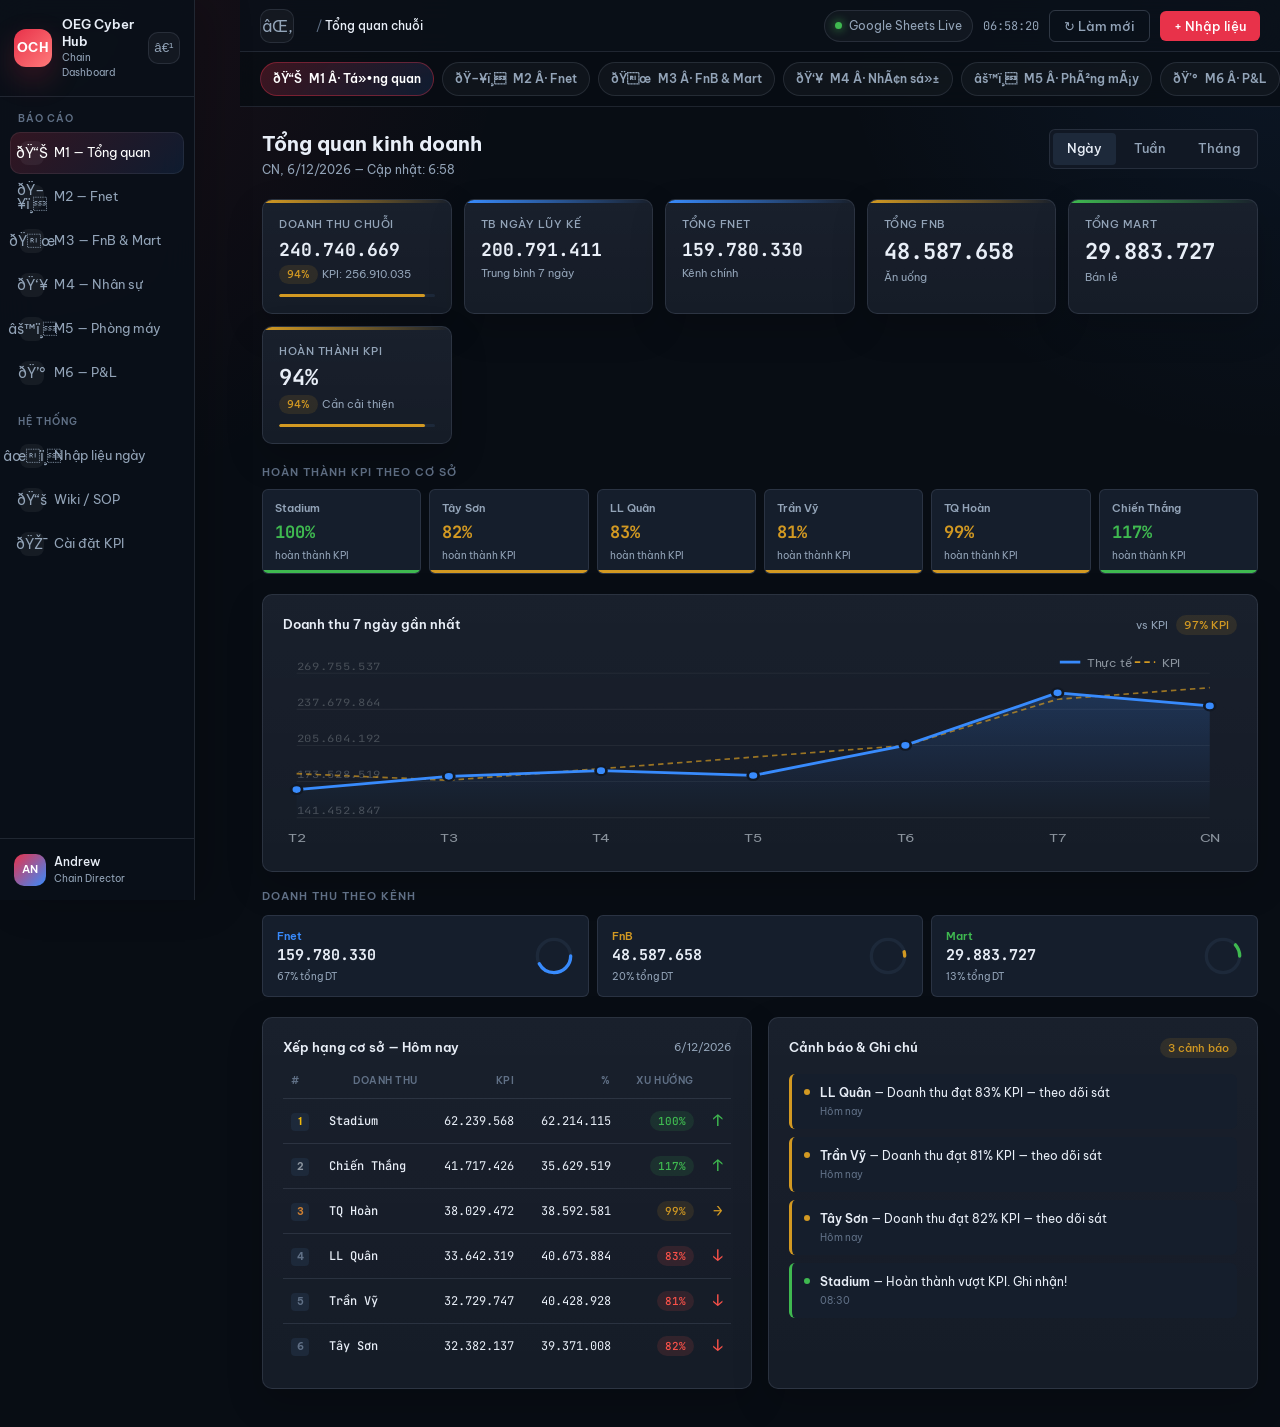
==== OEG_M1_Dashboard.html @ dbdf4572 "Add files via upload" ====
﻿<!DOCTYPE html>
<html lang="vi">
<head>
<meta charset="UTF-8"/>
<meta name="viewport" content="width=device-width, initial-scale=1.0"/>
<title>OEG Cyber Hub — Dashboard M1</title>
<link rel="preconnect" href="https://fonts.googleapis.com"/>
<link rel="stylesheet" href="https://fonts.googleapis.com/css2?family=Be+Vietnam+Pro:wght@300;400;500;600;700&family=JetBrains+Mono:wght@400;500&display=swap"/>
<style>
:root {
  --bg: #0d1117;
  --bg2: #161b22;
  --bg3: #1c2333;
  --bg4: #21262d;
  --border: rgba(255,255,255,0.08);
  --border2: rgba(255,255,255,0.14);
  --text: #e6edf3;
  --muted: #8b949e;
  --dim: #484f58;
  --red: #F85149;
  --red-bg: rgba(248,81,73,0.12);
  --green: #3fb950;
  --green-bg: rgba(63,185,80,0.12);
  --amber: #d29922;
  --amber-bg: rgba(210,153,34,0.12);
  --blue: #388bfd;
  --blue-bg: rgba(56,139,253,0.1);
  --accent: #e8324a;
  --accent2: #ff6b6b;
  --font: 'Be Vietnam Pro', sans-serif;
  --mono: 'JetBrains Mono', monospace;
  --r: 10px;
  --r2: 6px;
}

*, *::before, *::after { box-sizing: border-box; margin: 0; padding: 0; }

body {
  font-family: var(--font);
  background: var(--bg);
  color: var(--text);
  min-height: 100vh;
  font-size: 14px;
  line-height: 1.5;
}

/* LAYOUT */
.shell {
  display: flex;
  min-height: 100vh;
}

/* SIDEBAR */
.sidebar {
  width: 220px;
  background: var(--bg2);
  border-right: 1px solid var(--border);
  display: flex;
  flex-direction: column;
  position: fixed;
  top: 0; left: 0; bottom: 0;
  z-index: 100;
  transition: transform 0.25s ease;
}

.sidebar-logo {
  padding: 20px 16px 16px;
  border-bottom: 1px solid var(--border);
}
.logo-mark {
  display: flex;
  align-items: center;
  gap: 10px;
}
.logo-icon {
  width: 34px; height: 34px;
  background: var(--accent);
  border-radius: 8px;
  display: flex; align-items: center; justify-content: center;
  font-weight: 700; font-size: 13px; color: #fff;
  letter-spacing: 0.5px;
  flex-shrink: 0;
}
.logo-text { font-size: 13px; font-weight: 600; line-height: 1.3; }
.logo-sub { font-size: 10px; color: var(--muted); font-weight: 400; }

.nav { padding: 12px 8px; flex: 1; overflow-y: auto; }
.nav-section { margin-bottom: 20px; }
.nav-label {
  font-size: 10px; font-weight: 600; letter-spacing: 1px;
  color: var(--dim); padding: 0 8px 6px; text-transform: uppercase;
}
.nav-item {
  display: flex; align-items: center; gap: 10px;
  padding: 8px 10px; border-radius: var(--r2);
  cursor: pointer; font-size: 13px; color: var(--muted);
  transition: all 0.15s; margin-bottom: 2px;
  text-decoration: none;
}
.nav-item:hover { background: var(--bg3); color: var(--text); }
.nav-item.active { background: rgba(232,50,74,0.15); color: var(--accent2); }
.nav-item .dot {
  width: 6px; height: 6px; border-radius: 50%;
  background: var(--dim); flex-shrink: 0;
}
.nav-item.active .dot { background: var(--accent); }

.sidebar-footer {
  padding: 12px 16px;
  border-top: 1px solid var(--border);
}
.user-chip {
  display: flex; align-items: center; gap: 8px;
}
.user-avatar {
  width: 28px; height: 28px; border-radius: 50%;
  background: var(--accent);
  display: flex; align-items: center; justify-content: center;
  font-size: 11px; font-weight: 600; color: #fff; flex-shrink: 0;
}
.user-name { font-size: 12px; font-weight: 500; }
.user-role { font-size: 10px; color: var(--muted); }

/* MAIN */
.main {
  margin-left: 220px;
  flex: 1;
  min-width: 0;
}

/* TOP BAR */
.topbar {
  background: var(--bg2);
  border-bottom: 1px solid var(--border);
  padding: 0 24px;
  height: 56px;
  display: flex; align-items: center; justify-content: space-between;
  position: sticky; top: 0; z-index: 50;
}
.topbar-left { display: flex; align-items: center; gap: 12px; }
.hamburger {
  display: none; flex-direction: column; gap: 4px;
  cursor: pointer; padding: 4px;
}
.hamburger span { display: block; width: 18px; height: 1.5px; background: var(--muted); border-radius: 2px; }
.breadcrumb { font-size: 13px; color: var(--muted); }
.breadcrumb span { color: var(--text); font-weight: 500; }
.topbar-right { display: flex; align-items: center; gap: 12px; }
.btn {
  display: inline-flex; align-items: center; gap: 6px;
  padding: 7px 14px; border-radius: var(--r2);
  font-family: var(--font); font-size: 13px; font-weight: 500;
  cursor: pointer; border: none; transition: all 0.15s;
}
.btn-ghost {
  background: transparent; color: var(--muted);
  border: 1px solid var(--border2);
}
.btn-ghost:hover { background: var(--bg3); color: var(--text); }
.btn-primary {
  background: var(--accent); color: #fff;
}
.btn-primary:hover { background: #d12b41; }
.badge {
  display: inline-flex; align-items: center;
  padding: 2px 8px; border-radius: 20px; font-size: 11px; font-weight: 500;
}
.badge-up { background: var(--green-bg); color: var(--green); }
.badge-down { background: var(--red-bg); color: var(--red); }
.badge-warn { background: var(--amber-bg); color: var(--amber); }
.badge-neu { background: var(--bg4); color: var(--muted); }

/* CONTENT */
.content { padding: 24px; }

/* PAGE HEADER */
.page-header {
  display: flex; align-items: flex-start; justify-content: space-between;
  margin-bottom: 20px; gap: 16px;
}
.page-title { font-size: 20px; font-weight: 700; }
.page-meta { font-size: 12px; color: var(--muted); margin-top: 2px; }
.tab-row {
  display: flex; gap: 4px;
  background: var(--bg2); border: 1px solid var(--border);
  border-radius: var(--r2); padding: 3px;
}
.tab {
  padding: 6px 14px; border-radius: 4px;
  font-size: 13px; font-weight: 500; cursor: pointer;
  color: var(--muted); transition: all 0.15s;
}
.tab.active { background: var(--bg4); color: var(--text); }

/* KPI CARDS ROW */
.kpi-grid {
  display: grid;
  grid-template-columns: repeat(auto-fill, minmax(160px, 1fr));
  gap: 12px; margin-bottom: 20px;
}
.kpi-card {
  background: var(--bg2); border: 1px solid var(--border);
  border-radius: var(--r); padding: 16px;
  position: relative; overflow: hidden;
  transition: border-color 0.2s;
}
.kpi-card:hover { border-color: var(--border2); }
.kpi-card::before {
  content: ''; position: absolute;
  top: 0; left: 0; right: 0; height: 2px;
}
.kpi-card.green::before { background: var(--green); }
.kpi-card.red::before { background: var(--red); }
.kpi-card.amber::before { background: var(--amber); }
.kpi-card.blue::before { background: var(--blue); }
.kpi-label { font-size: 11px; color: var(--muted); font-weight: 500; text-transform: uppercase; letter-spacing: 0.5px; margin-bottom: 8px; }
.kpi-value { font-size: 22px; font-weight: 700; font-family: var(--mono); line-height: 1; }
.kpi-value.big { font-size: 18px; }
.kpi-sub { font-size: 11px; color: var(--muted); margin-top: 6px; display: flex; align-items: center; gap: 4px; }
.kpi-progress {
  margin-top: 10px; height: 3px;
  background: var(--bg4); border-radius: 2px; overflow: hidden;
}
.kpi-bar { height: 100%; border-radius: 2px; transition: width 0.5s ease; }
.kpi-bar.green { background: var(--green); }
.kpi-bar.red { background: var(--red); }
.kpi-bar.amber { background: var(--amber); }
.kpi-bar.blue { background: var(--blue); }

/* GRID 2 COL */
.grid-2 { display: grid; grid-template-columns: 1fr 1fr; gap: 16px; margin-bottom: 16px; }
.grid-3 { display: grid; grid-template-columns: 1fr 1fr 1fr; gap: 16px; margin-bottom: 16px; }
.span2 { grid-column: span 2; }

/* CARD */
.card {
  background: var(--bg2); border: 1px solid var(--border);
  border-radius: var(--r); padding: 20px;
}
.card-header {
  display: flex; align-items: center; justify-content: space-between;
  margin-bottom: 16px;
}
.card-title { font-size: 13px; font-weight: 600; }
.card-meta { font-size: 11px; color: var(--muted); }

/* CHART AREA */
.chart-area { position: relative; height: 200px; }
.chart-svg { width: 100%; height: 100%; overflow: visible; }

/* BRANCH TABLE */
.branch-table { width: 100%; border-collapse: collapse; }
.branch-table th {
  font-size: 10px; font-weight: 600; color: var(--dim);
  text-align: left; padding: 0 8px 10px;
  text-transform: uppercase; letter-spacing: 0.5px;
}
.branch-table th:not(:first-child) { text-align: right; }
.branch-table td { padding: 10px 8px; border-top: 1px solid var(--border); font-size: 13px; }
.branch-table td:not(:first-child) { text-align: right; font-family: var(--mono); font-size: 12px; }
.branch-table tr:hover td { background: rgba(255,255,255,0.02); }
.branch-name { font-weight: 500; display: flex; align-items: center; gap: 8px; }
.rank-badge {
  width: 18px; height: 18px; border-radius: 4px;
  display: inline-flex; align-items: center; justify-content: center;
  font-size: 10px; font-weight: 700; flex-shrink: 0;
}

/* HEAT STRIP */
.heat-strip {
  display: flex; gap: 8px; flex-wrap: wrap;
}
.heat-item {
  flex: 1; min-width: 90px;
  background: var(--bg3); border: 1px solid var(--border);
  border-radius: var(--r2); padding: 10px 12px;
  position: relative; overflow: hidden;
}
.heat-item::after {
  content: ''; position: absolute;
  bottom: 0; left: 0; right: 0; height: 3px;
}
.heat-item.h-green::after { background: var(--green); }
.heat-item.h-amber::after { background: var(--amber); }
.heat-item.h-red::after { background: var(--red); }
.heat-branch { font-size: 11px; font-weight: 600; color: var(--muted); margin-bottom: 4px; }
.heat-pct { font-size: 17px; font-weight: 700; font-family: var(--mono); }
.heat-pct.g { color: var(--green); }
.heat-pct.a { color: var(--amber); }
.heat-pct.r { color: var(--red); }
.heat-label { font-size: 10px; color: var(--muted); margin-top: 2px; }

/* CHANNEL ROW */
.channel-row { display: flex; gap: 8px; margin-bottom: 16px; flex-wrap: wrap; }
.channel-pill {
  flex: 1; min-width: 100px;
  background: var(--bg3); border: 1px solid var(--border);
  border-radius: var(--r2); padding: 12px 14px;
  display: flex; align-items: center; justify-content: space-between;
}
.channel-name { font-size: 11px; font-weight: 600; color: var(--muted); }
.channel-val { font-size: 15px; font-weight: 700; font-family: var(--mono); }

/* ALERT BOX */
.alerts { display: flex; flex-direction: column; gap: 8px; }
.alert-item {
  display: flex; align-items: flex-start; gap: 10px;
  background: var(--bg3); border-radius: var(--r2);
  padding: 10px 12px; border-left: 3px solid;
}
.alert-item.warn { border-color: var(--amber); }
.alert-item.danger { border-color: var(--red); }
.alert-item.ok { border-color: var(--green); }
.alert-dot { width: 6px; height: 6px; border-radius: 50%; flex-shrink: 0; margin-top: 5px; }
.alert-item.warn .alert-dot { background: var(--amber); }
.alert-item.danger .alert-dot { background: var(--red); }
.alert-item.ok .alert-dot { background: var(--green); }
.alert-text { font-size: 12px; line-height: 1.5; }
.alert-branch { font-weight: 600; color: var(--text); }
.alert-time { font-size: 10px; color: var(--dim); margin-top: 2px; }

/* SECTION DIVIDER */
.section-label {
  font-size: 11px; font-weight: 600; color: var(--dim);
  text-transform: uppercase; letter-spacing: 1px;
  margin-bottom: 10px;
}

/* MODAL OVERLAY */
.overlay {
  position: fixed; inset: 0;
  background: rgba(0,0,0,0.75); backdrop-filter: blur(4px);
  z-index: 200; display: none;
  align-items: center; justify-content: center;
  padding: 16px;
}
.overlay.open { display: flex; }

/* FORM MODAL */
.form-modal {
  background: var(--bg2); border: 1px solid var(--border2);
  border-radius: 14px; width: 100%; max-width: 560px;
  max-height: 90vh; overflow-y: auto;
  animation: slideUp 0.2s ease;
}
@keyframes slideUp {
  from { opacity: 0; transform: translateY(20px); }
  to { opacity: 1; transform: translateY(0); }
}
.modal-header {
  padding: 20px 24px 16px;
  border-bottom: 1px solid var(--border);
  display: flex; align-items: center; justify-content: space-between;
  position: sticky; top: 0; background: var(--bg2); z-index: 1;
  border-radius: 14px 14px 0 0;
}
.modal-title { font-size: 16px; font-weight: 700; }
.modal-sub { font-size: 12px; color: var(--muted); margin-top: 2px; }
.close-btn {
  width: 28px; height: 28px; border-radius: 6px;
  background: var(--bg4); border: none; cursor: pointer;
  color: var(--muted); font-size: 16px; display: flex;
  align-items: center; justify-content: center;
  transition: all 0.15s;
}
.close-btn:hover { background: var(--red-bg); color: var(--red); }
.modal-body { padding: 20px 24px; }
.modal-footer {
  padding: 16px 24px 20px;
  border-top: 1px solid var(--border);
  display: flex; gap: 10px; justify-content: flex-end;
}

/* FORM ELEMENTS */
.form-group { margin-bottom: 16px; }
.form-row { display: grid; grid-template-columns: 1fr 1fr; gap: 12px; }
.form-label {
  display: block; font-size: 11px; font-weight: 600;
  color: var(--muted); text-transform: uppercase; letter-spacing: 0.5px;
  margin-bottom: 6px;
}
.form-label .req { color: var(--accent); }
.form-control {
  width: 100%; padding: 9px 12px;
  background: var(--bg3); border: 1px solid var(--border2);
  border-radius: var(--r2); color: var(--text);
  font-family: var(--font); font-size: 13px;
  transition: border-color 0.15s; outline: none;
}
.form-control:focus { border-color: var(--blue); }
.form-control::placeholder { color: var(--dim); }
select.form-control { cursor: pointer; }
select.form-control option { background: var(--bg3); }
.form-hint { font-size: 10px; color: var(--dim); margin-top: 4px; }

/* INPUT WITH UNIT */
.input-group { position: relative; }
.input-unit {
  position: absolute; right: 10px; top: 50%;
  transform: translateY(-50%);
  font-size: 11px; color: var(--dim); pointer-events: none;
}
.input-group .form-control { padding-right: 36px; }

.form-divider {
  font-size: 10px; font-weight: 700; text-transform: uppercase;
  letter-spacing: 1px; color: var(--dim);
  display: flex; align-items: center; gap: 8px;
  margin: 20px 0 14px;
}
.form-divider::before, .form-divider::after {
  content: ''; flex: 1; height: 1px; background: var(--border);
}

/* CHANNEL SECTION IN FORM */
.channel-block {
  background: var(--bg3); border: 1px solid var(--border);
  border-radius: var(--r2); padding: 14px; margin-bottom: 10px;
}
.channel-block-title {
  font-size: 12px; font-weight: 600; margin-bottom: 12px;
  display: flex; align-items: center; gap: 6px;
}
.ch-dot {
  width: 8px; height: 8px; border-radius: 50%; flex-shrink: 0;
}
.ch-fnet { background: var(--blue); }
.ch-fnb { background: var(--amber); }
.ch-mart { background: var(--green); }

/* SUCCESS TOAST */
.toast {
  position: fixed; bottom: 20px; right: 20px;
  background: var(--bg4); border: 1px solid var(--green);
  border-radius: var(--r); padding: 12px 16px;
  display: flex; align-items: center; gap: 10px;
  font-size: 13px; z-index: 300;
  animation: fadeIn 0.2s ease;
  display: none;
}
.toast.show { display: flex; }
@keyframes fadeIn { from { opacity: 0; transform: translateY(8px); } to { opacity: 1; transform: none; } }
.toast-icon { color: var(--green); font-size: 16px; }

/* SCROLLBAR */
::-webkit-scrollbar { width: 6px; }
::-webkit-scrollbar-track { background: transparent; }
::-webkit-scrollbar-thumb { background: var(--bg4); border-radius: 3px; }

/* RESPONSIVE */
@media (max-width: 768px) {
  .sidebar { transform: translateX(-100%); }
  .sidebar.open { transform: translateX(0); }
  .main { margin-left: 0; }
  .hamburger { display: flex; }
  .grid-2, .grid-3 { grid-template-columns: 1fr; }
  .span2 { grid-column: span 1; }
  .kpi-grid { grid-template-columns: repeat(2, 1fr); }
  .page-header { flex-direction: column; }
  .topbar { padding: 0 16px; }
  .content { padding: 16px; }
  .form-row { grid-template-columns: 1fr; }
}
@media (max-width: 480px) {
  .kpi-grid { grid-template-columns: 1fr 1fr; }
  .kpi-value { font-size: 16px; }
}
</style>
  <link rel="stylesheet" href="oeg-design-system.css"/>
</head>
<body>

<!-- SIDEBAR -->
<div class="sidebar" id="sidebar">
  <div class="sidebar-logo">
    <div class="logo-mark">
      <div class="logo-icon">OCH</div>
      <div>
        <div class="logo-text">OEG Cyber Hub</div>
        <div class="logo-sub">Chain Dashboard</div>
      </div>
    </div>
  </div>
  <nav class="nav">
    <div class="nav-section">
      <div class="nav-label">Báo cáo</div>
      <a href="OEG_M1_Dashboard.html" class="nav-item active" style="text-decoration:none;color:inherit;display:flex;align-items:center;gap:8px"><span class="dot"></span>M1 — Tổng quan</a>
      <a href="OEG_M2_Fnet.html" class="nav-item" style="text-decoration:none;color:inherit;display:flex;align-items:center;gap:8px"><span class="dot"></span>M2 — Fnet</a>
      <a href="OEG_M3_FnB_Mart.html" class="nav-item" style="text-decoration:none;color:inherit;display:flex;align-items:center;gap:8px"><span class="dot"></span>M3 — FnB &amp; Mart</a>
      <a href="OEG_M4_NhanSu.html" class="nav-item" style="text-decoration:none;color:inherit;display:flex;align-items:center;gap:8px"><span class="dot"></span>M4 — Nhân sự</a>
      <a href="OEG_M5_PhongMay.html" class="nav-item" style="text-decoration:none;color:inherit;display:flex;align-items:center;gap:8px"><span class="dot"></span>M5 — Phòng máy</a>
      <a href="OEG_M6_PL.html" class="nav-item" style="text-decoration:none;color:inherit;display:flex;align-items:center;gap:8px"><span class="dot"></span>M6 — P&amp;L</a>
    </div>
    <div class="nav-section">
      <div class="nav-label">Hệ thống</div>
      <div class="nav-item" onclick="openForm()"><span class="dot"></span>Nhập liệu ngày</div>
      <div class="nav-item"><span class="dot"></span>Wiki / SOP</div>
      <div class="nav-item"><span class="dot"></span>Cài đặt KPI</div>
    </div>
  </nav>
  <div class="sidebar-footer">
    <div class="user-chip">
      <div class="user-avatar">AN</div>
      <div>
        <div class="user-name">Andrew</div>
        <div class="user-role">Chain Director</div>
      </div>
    </div>
  </div>
</div>

<!-- MAIN -->
<div class="main">
  <!-- TOPBAR -->
  <div class="topbar">
    <div class="topbar-left">
      <div class="hamburger" onclick="toggleSidebar()">
        <span></span><span></span><span></span>
      </div>
      <div class="breadcrumb">Dashboard / <span>Tổng quan chuỗi</span></div>
    </div>
    <div class="topbar-right">
      <span id="clock" style="font-size:12px;color:var(--muted);font-family:var(--mono)"></span>
      <button class="btn btn-ghost" onclick="refreshData()">↻ Làm mới</button>
      <button class="btn btn-primary" onclick="openForm()">+ Nhập liệu</button>
    </div>
  </div>

  <!-- CONTENT -->
  <div class="content">

    <!-- PAGE HEADER -->
    <div class="page-header">
      <div>
        <div class="page-title">Tổng quan kinh doanh</div>
        <div class="page-meta" id="dateLabel">Đang tải...</div>
      </div>
      <div class="tab-row">
        <div class="tab active" onclick="setTab('day',this)">Ngày</div>
        <div class="tab" onclick="setTab('week',this)">Tuần</div>
        <div class="tab" onclick="setTab('month',this)">Tháng</div>
      </div>
    </div>

    <!-- KPI CARDS -->
    <div class="kpi-grid" id="kpiGrid">
      <!-- rendered by JS -->
    </div>

    <!-- HEAT STRIP -->
    <div class="section-label" style="margin-bottom:8px">Hoàn thành KPI theo cơ sở</div>
    <div class="heat-strip" id="heatStrip" style="margin-bottom:20px"></div>

    <!-- CHARTS + ALERTS -->
    <div class="grid-2">
      <div class="card span2" id="chartCard">
        <div class="card-header">
          <div class="card-title" id="chartTitle">Doanh thu 7 ngày gần nhất</div>
          <div style="display:flex;gap:8px;align-items:center">
            <span style="font-size:11px;color:var(--muted)">vs KPI</span>
            <span class="badge badge-up" id="chartBadge">+0%</span>
          </div>
        </div>
        <div class="chart-area">
          <svg class="chart-svg" id="mainChart" viewBox="0 0 700 180" preserveAspectRatio="none"></svg>
        </div>
      </div>
    </div>

    <!-- CHANNEL BREAKDOWN -->
    <div class="section-label">Doanh thu theo kênh</div>
    <div class="channel-row" id="channelRow" style="margin-bottom:20px"></div>

    <!-- BRANCH TABLE + ALERTS -->
    <div class="grid-2">
      <div class="card">
        <div class="card-header">
          <div class="card-title" id="tableTitle">Xếp hạng cơ sở — Hôm nay</div>
          <div class="card-meta" id="tableMeta"></div>
        </div>
        <table class="branch-table" id="branchTable">
          <thead>
            <tr>
              <th>#</th>
              <th>Doanh thu</th>
              <th>KPI</th>
              <th>%</th>
              <th>Xu hướng</th>
            </tr>
          </thead>
          <tbody id="branchBody"></tbody>
        </table>
      </div>

      <div class="card">
        <div class="card-header">
          <div class="card-title">Cảnh báo &amp; Ghi chú</div>
          <span class="badge badge-warn" id="alertCount">0 cảnh báo</span>
        </div>
        <div class="alerts" id="alertList"></div>
      </div>
    </div>

  </div><!-- /content -->
</div><!-- /main -->

<!-- FORM MODAL -->
<div class="overlay" id="overlay" onclick="closeFormIfOutside(event)">
  <div class="form-modal" id="formModal">
    <div class="modal-header">
      <div>
        <div class="modal-title">Nhập liệu doanh thu ngày</div>
        <div class="modal-sub" id="formDateLabel"></div>
      </div>
      <button class="close-btn" onclick="closeForm()">✕</button>
    </div>
    <div class="modal-body">
      <div class="form-group">
        <div class="form-row">
          <div>
            <label class="form-label">Ngày <span class="req">*</span></label>
            <input type="date" class="form-control" id="f_date"/>
          </div>
          <div>
            <label class="form-label">Cơ sở <span class="req">*</span></label>
            <select class="form-control" id="f_branch">
              <option value="">— Chọn cơ sở —</option>
              <option>Stadium</option>
              <option>Tây Sơn</option>
              <option>LL Quân</option>
              <option>Trần Vỹ</option>
              <option>TQ Hoàn</option>
              <option>Chiến Thắng</option>
            </select>
          </div>
        </div>
      </div>

      <div class="form-divider">Kênh Fnet</div>
      <div class="channel-block">
        <div class="channel-block-title"><span class="ch-dot ch-fnet"></span>Net Gaming</div>
        <div class="form-row">
          <div class="form-group" style="margin-bottom:0">
            <label class="form-label">Doanh thu <span class="req">*</span></label>
            <div class="input-group">
              <input type="number" class="form-control" id="f_fnet" placeholder="0" oninput="calcTotal()"/>
              <span class="input-unit">VNĐ</span>
            </div>
          </div>
          <div class="form-group" style="margin-bottom:0">
            <label class="form-label">Số giờ máy bán</label>
            <div class="input-group">
              <input type="number" class="form-control" id="f_fnet_hours" placeholder="0"/>
              <span class="input-unit">giờ</span>
            </div>
          </div>
        </div>
        <div class="form-row" style="margin-top:10px">
          <div>
            <label class="form-label">Traffic (lượt vào)</label>
            <input type="number" class="form-control" id="f_fnet_traffic" placeholder="0"/>
          </div>
          <div>
            <label class="form-label">Lượt khách mới (NRU)</label>
            <input type="number" class="form-control" id="f_fnet_nru" placeholder="0"/>
          </div>
        </div>
      </div>

      <div class="form-divider">Kênh FnB</div>
      <div class="channel-block">
        <div class="channel-block-title"><span class="ch-dot ch-fnb"></span>Food &amp; Beverage</div>
        <div class="form-row">
          <div class="form-group" style="margin-bottom:0">
            <label class="form-label">Doanh thu <span class="req">*</span></label>
            <div class="input-group">
              <input type="number" class="form-control" id="f_fnb" placeholder="0" oninput="calcTotal()"/>
              <span class="input-unit">VNĐ</span>
            </div>
          </div>
          <div class="form-group" style="margin-bottom:0">
            <label class="form-label">Số order</label>
            <input type="number" class="form-control" id="f_fnb_orders" placeholder="0"/>
          </div>
        </div>
      </div>

      <div class="form-divider">Kênh Mart</div>
      <div class="channel-block">
        <div class="channel-block-title"><span class="ch-dot ch-mart"></span>Mart / Bán lẻ</div>
        <div class="form-row">
          <div class="form-group" style="margin-bottom:0">
            <label class="form-label">Doanh thu <span class="req">*</span></label>
            <div class="input-group">
              <input type="number" class="form-control" id="f_mart" placeholder="0" oninput="calcTotal()"/>
              <span class="input-unit">VNĐ</span>
            </div>
          </div>
          <div class="form-group" style="margin-bottom:0">
            <label class="form-label">Số giao dịch</label>
            <input type="number" class="form-control" id="f_mart_tx" placeholder="0"/>
          </div>
        </div>
      </div>

      <div class="form-divider">Vận hành</div>
      <div class="form-row">
        <div class="form-group">
          <label class="form-label">Máy lỗi / dừng</label>
          <div class="input-group">
            <input type="number" class="form-control" id="f_broken" placeholder="0"/>
            <span class="input-unit">máy</span>
          </div>
        </div>
        <div class="form-group">
          <label class="form-label">Ca có sự cố</label>
          <select class="form-control" id="f_incident">
            <option value="0">Không có</option>
            <option value="1">Ca sáng</option>
            <option value="2">Ca chiều</option>
            <option value="3">Ca tối</option>
            <option value="all">Nhiều ca</option>
          </select>
        </div>
      </div>
      <div class="form-group">
        <label class="form-label">Ghi chú / sự cố</label>
        <textarea class="form-control" id="f_note" rows="3" placeholder="Mô tả sự cố, điểm cần theo dõi, đề xuất..."></textarea>
      </div>

      <!-- TOTAL PREVIEW -->
      <div style="background:var(--bg4);border-radius:var(--r2);padding:12px 14px;display:flex;align-items:center;justify-content:space-between;margin-top:4px;">
        <span style="font-size:12px;color:var(--muted)">Tổng doanh thu ngày</span>
        <span style="font-size:18px;font-weight:700;font-family:var(--mono);color:var(--green)" id="totalPreview">0</span>
      </div>
    </div>
    <div class="modal-footer">
      <button class="btn btn-ghost" onclick="closeForm()">Hủy</button>
      <button class="btn btn-primary" onclick="submitForm()">✓ Lưu dữ liệu</button>
    </div>
  </div>
</div>

<!-- TOAST -->
<div class="toast" id="toast">
  <span class="toast-icon">✓</span>
  <span id="toastMsg">Đã lưu dữ liệu thành công</span>
</div>

<script>
// ─── DATA ───────────────────────────────────────────────────
const BRANCHES = ['Stadium','Tây Sơn','LL Quân','Trần Vỹ','TQ Hoàn','Chiến Thắng'];
const SHEET_ID = '17ld-H9xCP6YVEmlEH23g1O9xNy5aFptKv6gmj-ntFGA';

// KPI T4/2026 thật từ CONFIG_KPI (sheet gid=1834590928)
const BRANCH_MONTHLY_KPI = {
  'Stadium':     1542910043,
  'Tây Sơn':     976401008,
  'LL Quân':    1008712322,
  'Trần Vỹ':   1002637424,
  'TQ Hoàn':    957096000,
  'Chiến Thắng': 883612080,
};

// KPI weights by day of week (0=Sun,1=Mon,...,6=Sat)
const KPI_DAY_WEIGHT = [1.25, 0.85, 0.85, 0.90, 0.95, 1.00, 1.20];

// Raw revenue data loaded from Sheets (keyed by "YYYY-MM-DD|branch")
let RAW_DATA = {}; // { "2026-04-17|Stadium": {fnet, fnb, mart, total, traffic, nru} }
let DATA_LOADED = false;

// Parse số VNĐ dạng "34.489.000" → 34489000
function parseVND(s) {
  if (!s) return 0;
  return parseInt(String(s).replace(/\./g,'')) || 0;
}

// Fetch RAW_Revenue + RAW_Fnet từ Sheets CSV rồi merge
async function loadSheetsData() {
  const base = `https://docs.google.com/spreadsheets/d/${SHEET_ID}/gviz/tq?tqx=out:csv`;
  // RAW_Revenue: sheet index 0
  // RAW_Fnet: sheet index 5 (sau RAW_FnB, RAW_Mart, CONFIG_KPI, CONFIG_Users)
  // Dùng sheet name để chắc chắn
  const urls = {
    revenue: `${base}&sheet=RAW_Revenue`,
    fnet:    `${base}&sheet=RAW_Fnet`,
  };

  async function fetchCSV(url) {
    const r = await fetch(url);
    const text = await r.text();
    const lines = text.trim().split('\n');
    const header = lines[0].replace(/"/g,'').split(',');
    return lines.slice(1).map(line => {
      const vals = line.match(/(".*?"|[^,]+|(?<=,)(?=,)|(?<=,)$)/g) || [];
      const obj = {};
      header.forEach((h,i) => {
        obj[h.trim()] = (vals[i]||'').replace(/^"|"$/g,'').trim();
      });
      return obj;
    });
  }

  const [revRows, fnetRows] = await Promise.all([
    fetchCSV(urls.revenue),
    fetchCSV(urls.fnet),
  ]);

  const data = {};

  revRows.forEach(r => {
    const key = `${r.date}|${r.branch}`;
    if (!r.date || !r.branch) return;
    data[key] = {
      fnet:  parseVND(r.fnet),
      fnb:   parseVND(r.fnb),
      mart:  parseVND(r.mart),
      total: parseVND(r.fnet) + parseVND(r.fnb) + parseVND(r.mart),
      traffic: 0, nru: 0,
    };
  });

  fnetRows.forEach(r => {
    const key = `${r.date}|${r.branch}`;
    if (data[key]) {
      data[key].traffic = parseInt(r.traffic)||0;
      data[key].nru     = parseInt(r.nru)||0;
    }
  });

  RAW_DATA = data;
  DATA_LOADED = true;
  console.log(`[OEG] Loaded ${Object.keys(data).length} rows from Sheets`);
}

// Lấy data thật cho 1 ngày + branch, fallback sang estimate nếu chưa có
function getRealDayData(branch, date) {
  const key = `${date.getFullYear()}-${String(date.getMonth()+1).padStart(2,'0')}-${String(date.getDate()).padStart(2,'0')}|${branch}`;
  if (DATA_LOADED && RAW_DATA[key]) {
    const r = RAW_DATA[key];
    const kpi = getDailyKPI(branch, date);
    return { ...r, kpi };
  }
  return generateDayData(branch, date); // fallback estimate
}

// Channel split per branch (rough %)
const CHANNEL_SPLIT = {
  'Stadium':     {fnet:0.65, fnb:0.22, mart:0.13},
  'Tây Sơn':    {fnet:0.68, fnb:0.20, mart:0.12},
  'LL Quân':    {fnet:0.70, fnb:0.18, mart:0.12},
  'Trần Vỹ':   {fnet:0.67, fnb:0.21, mart:0.12},
  'TQ Hoàn':   {fnet:0.66, fnb:0.22, mart:0.12},
  'Chiến Thắng':{fnet:0.69, fnb:0.19, mart:0.12},
};

function getDailyKPI(branch, date) {
  const dow = date.getDay();
  const daysInMonth = new Date(date.getFullYear(), date.getMonth()+1, 0).getDate();
  return Math.round((BRANCH_MONTHLY_KPI[branch] / daysInMonth) * KPI_DAY_WEIGHT[dow]);
}

// Generate realistic sample data
function generateDayData(branch, date, variance=0.1) {
  const kpi = getDailyKPI(branch, date);
  const factor = 0.80 + Math.random() * 0.45;
  const total = Math.round(kpi * factor);
  const sp = CHANNEL_SPLIT[branch];
  return {
    total,
    fnet: Math.round(total * sp.fnet * (1 + (Math.random()-0.5)*0.05)),
    fnb:  Math.round(total * sp.fnb  * (1 + (Math.random()-0.5)*0.08)),
    mart: Math.round(total * sp.mart * (1 + (Math.random()-0.5)*0.10)),
    kpi,
    traffic: Math.round(60 + Math.random() * 80),
    nru: Math.round(5 + Math.random() * 20),
  };
}

// Build week data (last 7 days) — dùng data thật nếu có
function buildWeekData() {
  const days = [];
  const today = new Date();
  for (let i = 6; i >= 0; i--) {
    const d = new Date(today); d.setDate(today.getDate() - i);
    const dayData = {};
    let chainTotal = 0, chainKPI = 0;
    BRANCHES.forEach(b => {
      dayData[b] = getRealDayData(b, d);
      chainTotal += dayData[b].total;
      chainKPI   += dayData[b].kpi;
    });
    days.push({ date: d, branches: dayData, chainTotal, chainKPI });
  }
  return days;
}

// Build month data — dùng data thật nếu có
function buildMonthData() {
  const weeks = [];
  const today = new Date();
  for (let w = 3; w >= 0; w--) {
    let wTotal = 0, wKPI = 0;
    for (let d = 0; d < 7; d++) {
      const dt = new Date(today);
      dt.setDate(today.getDate() - w*7 - d);
      BRANCHES.forEach(b => {
        const dd = getRealDayData(b, dt);
        wTotal += dd.total;
        wKPI   += dd.kpi;
      });
    }
    const label = `Tuần ${4-w}`;
    weeks.push({ label, total: wTotal, kpi: wKPI });
  }
  return weeks;
}

// ─── STATE ──────────────────────────────────────────────────
let currentTab = 'day';
const weekData = buildWeekData();
const monthData = buildMonthData();
const today = weekData[weekData.length - 1];

// Manually add entry tracking
let manualEntries = JSON.parse(localStorage.getItem('oeg_entries') || '[]');

// ─── UTILS ──────────────────────────────────────────────────
function fmt(n) {
  return Math.round(n).toLocaleString('vi-VN');
}
function pct(a, b) { return b ? Math.round((a/b)*100) : 0; }
function pctStr(a, b) {
  const p = pct(a,b);
  return (p >= 100 ? '+' : '') + (p - 100) + '%';
}
function dow(d) {
  const names = ['CN','T2','T3','T4','T5','T6','T7'];
  return names[d.getDay()];
}
function fmtDate(d) {
  return `${d.getDate()}/${d.getMonth()+1}/${d.getFullYear()}`;
}

// ─── CLOCK ──────────────────────────────────────────────────
function updateClock() {
  const now = new Date();
  const h = String(now.getHours()).padStart(2,'0');
  const m = String(now.getMinutes()).padStart(2,'0');
  const s = String(now.getSeconds()).padStart(2,'0');
  document.getElementById('clock').textContent = `${h}:${m}:${s}`;
}
setInterval(updateClock, 1000);
updateClock();

// ─── RENDER ─────────────────────────────────────────────────
function render() {
  if (currentTab === 'day') renderDay();
  else if (currentTab === 'week') renderWeek();
  else renderMonth();
}

function renderDay() {
  const d = today;
  const dateStr = fmtDate(d.date);
  document.getElementById('dateLabel').textContent =
    `${dow(d.date)}, ${dateStr} — Cập nhật: ${new Date().getHours()}:${String(new Date().getMinutes()).padStart(2,'0')}`;

  // KPI cards
  const avgPct = pct(d.chainTotal, d.chainKPI);
  const cards = [
    { label:'Doanh thu chuỗi', val: fmt(d.chainTotal), sub:`KPI: ${fmt(d.chainKPI)}`, pctVal: pct(d.chainTotal,d.chainKPI), color: avgPct>=100?'green':avgPct>=85?'amber':'red' },
    { label:'TB ngày lũy kế', val: fmt(weekData.reduce((a,x)=>a+x.chainTotal,0)/7), sub:'Trung bình 7 ngày', pctVal:null, color:'blue' },
    { label:'Tổng Fnet', val: fmt(Object.values(d.branches).reduce((a,x)=>a+x.fnet,0)), sub:'Kênh chính', pctVal:null, color:'blue' },
    { label:'Tổng FnB', val: fmt(Object.values(d.branches).reduce((a,x)=>a+x.fnb,0)), sub:'Ăn uống', pctVal:null, color:'amber' },
    { label:'Tổng Mart', val: fmt(Object.values(d.branches).reduce((a,x)=>a+x.mart,0)), sub:'Bán lẻ', pctVal:null, color:'green' },
    { label:'Hoàn thành KPI', val: avgPct+'%', sub: avgPct>=100?'Đạt mục tiêu':'Cần cải thiện', pctVal:avgPct, color:avgPct>=100?'green':avgPct>=85?'amber':'red' },
  ];
  renderKPICards(cards);

  // Heat strip
  renderHeatStrip(BRANCHES.map(b => {
    const bd = d.branches[b];
    const p = pct(bd.total, bd.kpi);
    return { name: b, pct: p };
  }));

  // Chart (7 days)
  renderLineChart(
    weekData.map(x => ({ label: dow(x.date), val: x.chainTotal, kpi: x.chainKPI })),
    'Doanh thu 7 ngày gần nhất'
  );

  // Channel row
  const fnetSum = Object.values(d.branches).reduce((a,x)=>a+x.fnet,0);
  const fnbSum  = Object.values(d.branches).reduce((a,x)=>a+x.fnb,0);
  const martSum = Object.values(d.branches).reduce((a,x)=>a+x.mart,0);
  renderChannels([
    { name:'Fnet', val: fnetSum, color: 'var(--blue)' },
    { name:'FnB',  val: fnbSum,  color: 'var(--amber)' },
    { name:'Mart', val: martSum, color: 'var(--green)' },
  ]);

  // Branch table
  const ranked = BRANCHES.map(b => {
    const bd = d.branches[b];
    return { name: b, revenue: bd.total, kpi: bd.kpi, pct: pct(bd.total, bd.kpi) };
  }).sort((a,b) => b.revenue - a.revenue);
  renderBranchTable(ranked, 'Xếp hạng cơ sở — Hôm nay', dateStr);

  // Alerts
  renderAlerts(ranked);
}

function renderWeek() {
  const wTotal = weekData.reduce((a,x)=>a+x.chainTotal,0);
  const wKPI   = weekData.reduce((a,x)=>a+x.chainKPI,0);
  const avg = Math.round(wTotal/7);

  document.getElementById('dateLabel').textContent =
    `Tuần hiện tại: ${fmtDate(weekData[0].date)} — ${fmtDate(weekData[6].date)}`;

  const branchWeek = BRANCHES.map(b => {
    const tot = weekData.reduce((a,d)=>a+d.branches[b].total,0);
    const kpi = weekData.reduce((a,d)=>a+d.branches[b].kpi,0);
    return { name:b, revenue:tot, kpi, pct:pct(tot,kpi) };
  }).sort((a,b)=>b.revenue-a.revenue);

  const fnetW = weekData.reduce((a,d)=>a+Object.values(d.branches).reduce((s,x)=>s+x.fnet,0),0);
  const fnbW  = weekData.reduce((a,d)=>a+Object.values(d.branches).reduce((s,x)=>s+x.fnb,0),0);
  const martW = weekData.reduce((a,d)=>a+Object.values(d.branches).reduce((s,x)=>s+x.mart,0),0);

  const cards = [
    { label:'Doanh thu tuần', val:fmt(wTotal), sub:`KPI: ${fmt(wKPI)}`, pctVal:pct(wTotal,wKPI), color:pct(wTotal,wKPI)>=100?'green':'amber' },
    { label:'TB ngày / tuần', val:fmt(avg), sub:'Trung bình mỗi ngày', pctVal:null, color:'blue' },
    { label:'Fnet (tuần)', val:fmt(fnetW), sub:'Kênh chính', pctVal:null, color:'blue' },
    { label:'FnB (tuần)', val:fmt(fnbW), sub:'Ăn uống', pctVal:null, color:'amber' },
    { label:'Mart (tuần)', val:fmt(martW), sub:'Bán lẻ', pctVal:null, color:'green' },
    { label:'Hoàn thành KPI', val:pct(wTotal,wKPI)+'%', sub:'Cả tuần', pctVal:pct(wTotal,wKPI), color:pct(wTotal,wKPI)>=100?'green':'amber' },
  ];
  renderKPICards(cards);
  renderHeatStrip(branchWeek.map(b=>({name:b.name,pct:b.pct})));
  renderLineChart(weekData.map(x=>({label:dow(x.date),val:x.chainTotal,kpi:x.chainKPI})),'Doanh thu theo ngày — tuần này');
  renderChannels([{name:'Fnet',val:fnetW,color:'var(--blue)'},{name:'FnB',val:fnbW,color:'var(--amber)'},{name:'Mart',val:martW,color:'var(--green)'}]);
  renderBranchTable(branchWeek,'Xếp hạng cơ sở — Tuần này','7 ngày gần nhất');
  renderAlerts(branchWeek);
}

function renderMonth() {
  const mTotal = monthData.reduce((a,x)=>a+x.total,0);
  const mKPI   = monthData.reduce((a,x)=>a+x.kpi,0);

  document.getElementById('dateLabel').textContent = `Tháng hiện tại — 4 tuần gần nhất`;

  // approximate channel for month
  const fnetM = Math.round(mTotal * 0.674);
  const fnbM  = Math.round(mTotal * 0.207);
  const martM = Math.round(mTotal * 0.119);

  const branchMonth = BRANCHES.map(b => {
    const tot = Math.round(mTotal / BRANCHES.length * (0.85 + Math.random()*0.3));
    const kpi = BRANCH_MONTHLY_KPI[b];
    return { name:b, revenue:tot, kpi, pct:pct(tot,kpi) };
  }).sort((a,b)=>b.revenue-a.revenue);

  const cards = [
    { label:'Doanh thu tháng', val:fmt(mTotal), sub:`KPI: ${fmt(mKPI)}`, pctVal:pct(mTotal,mKPI), color:pct(mTotal,mKPI)>=100?'green':'amber' },
    { label:'TB tuần / tháng', val:fmt(Math.round(mTotal/4)), sub:'Trung bình mỗi tuần', pctVal:null, color:'blue' },
    { label:'Fnet (tháng)', val:fmt(fnetM), sub:'Kênh chính', pctVal:null, color:'blue' },
    { label:'FnB (tháng)', val:fmt(fnbM), sub:'Ăn uống', pctVal:null, color:'amber' },
    { label:'Mart (tháng)', val:fmt(martM), sub:'Bán lẻ', pctVal:null, color:'green' },
    { label:'Hoàn thành KPI', val:pct(mTotal,mKPI)+'%', sub:'Lũy kế tháng', pctVal:pct(mTotal,mKPI), color:pct(mTotal,mKPI)>=100?'green':'amber' },
  ];
  renderKPICards(cards);
  renderHeatStrip(branchMonth.map(b=>({name:b.name,pct:b.pct})));
  renderBarChart(monthData,'Doanh thu 4 tuần gần nhất');
  renderChannels([{name:'Fnet',val:fnetM,color:'var(--blue)'},{name:'FnB',val:fnbM,color:'var(--amber)'},{name:'Mart',val:martM,color:'var(--green)'}]);
  renderBranchTable(branchMonth,'Xếp hạng cơ sở — Tháng','4 tuần gần nhất');
  renderAlerts(branchMonth);
}

// ─── COMPONENT RENDERERS ────────────────────────────────────
function renderKPICards(cards) {
  document.getElementById('kpiGrid').innerHTML = cards.map(c => `
    <div class="kpi-card ${c.color}">
      <div class="kpi-label">${c.label}</div>
      <div class="kpi-value${c.val.length > 10 ? ' big' : ''}">${c.val}</div>
      <div class="kpi-sub">
        ${c.pctVal !== null ? `<span class="badge ${c.pctVal>=100?'badge-up':c.pctVal>=85?'badge-warn':'badge-down'}" style="font-size:10px">${c.pctVal}%</span>` : ''}
        <span>${c.sub}</span>
      </div>
      ${c.pctVal !== null ? `<div class="kpi-progress"><div class="kpi-bar ${c.color}" style="width:${Math.min(c.pctVal,100)}%"></div></div>` : ''}
    </div>
  `).join('');
}

function renderHeatStrip(items) {
  document.getElementById('heatStrip').innerHTML = items.map(item => {
    const cls = item.pct >= 100 ? 'h-green' : item.pct >= 80 ? 'h-amber' : 'h-red';
    const tcls = item.pct >= 100 ? 'g' : item.pct >= 80 ? 'a' : 'r';
    return `<div class="heat-item ${cls}">
      <div class="heat-branch">${item.name}</div>
      <div class="heat-pct ${tcls}">${item.pct}%</div>
      <div class="heat-label">hoàn thành KPI</div>
    </div>`;
  }).join('');
}

function renderChannels(channels) {
  const total = channels.reduce((a,c)=>a+c.val,0);
  document.getElementById('channelRow').innerHTML = channels.map(c => `
    <div class="channel-pill">
      <div>
        <div class="channel-name" style="color:${c.color}">${c.name}</div>
        <div class="channel-val">${fmt(c.val)}</div>
        <div style="font-size:10px;color:var(--muted);margin-top:2px">${Math.round(c.val/total*100)}% tổng DT</div>
      </div>
      <div style="width:40px;height:40px;position:relative">
        <svg viewBox="0 0 36 36" width="40" height="40">
          <circle cx="18" cy="18" r="15" fill="none" stroke="var(--bg4)" stroke-width="3"/>
          <circle cx="18" cy="18" r="15" fill="none" stroke="${c.color}" stroke-width="3"
            stroke-dasharray="${Math.round(c.val/total*94.25)} 94.25"
            stroke-dashoffset="23.5" stroke-linecap="round"/>
        </svg>
      </div>
    </div>
  `).join('');
}

function renderBranchTable(ranked, title, meta) {
  document.getElementById('tableTitle').textContent = title;
  document.getElementById('tableMeta').textContent = meta || '';
  const colors = ['#f0b90b','#8b949e','#cd7f32','var(--dim)','var(--dim)','var(--dim)'];
  document.getElementById('branchBody').innerHTML = ranked.map((b,i) => {
    const p = b.pct;
    const arrow = p >= 100 ? '↑' : p >= 90 ? '→' : '↓';
    const arrowColor = p >= 100 ? 'var(--green)' : p >= 90 ? 'var(--amber)' : 'var(--red)';
    return `<tr>
      <td><span class="rank-badge" style="background:var(--bg4);color:${colors[i]}">${i+1}</span></td>
      <td><div class="branch-name">${b.name}</div></td>
      <td>${fmt(b.revenue)}</td>
      <td>${fmt(b.kpi)}</td>
      <td><span class="badge ${p>=100?'badge-up':p>=85?'badge-warn':'badge-down'}">${p}%</span></td>
      <td style="color:${arrowColor};font-size:16px">${arrow}</td>
    </tr>`;
  }).join('');
}

function renderAlerts(ranked) {
  const alerts = [];
  ranked.forEach(b => {
    if (b.pct < 75) alerts.push({ type:'danger', branch:b.name, msg:`Doanh thu đạt ${b.pct}% KPI — cần xem lại vận hành`, time:'Hôm nay' });
    else if (b.pct < 90) alerts.push({ type:'warn', branch:b.name, msg:`Doanh thu đạt ${b.pct}% KPI — theo dõi sát`, time:'Hôm nay' });
  });
  // Add some fixed alerts for realism
  alerts.push({ type:'ok', branch:'Stadium', msg:'Hoàn thành vượt KPI. Ghi nhận!', time:'08:30' });
  if (alerts.length === 0) alerts.push({ type:'ok', branch:'Chuỗi', msg:'Tất cả cơ sở đang hoạt động bình thường', time:'' });

  document.getElementById('alertCount').textContent = `${alerts.filter(a=>a.type!=='ok').length} cảnh báo`;
  document.getElementById('alertCount').className = `badge ${alerts.some(a=>a.type==='danger')?'badge-down':alerts.some(a=>a.type==='warn')?'badge-warn':'badge-up'}`;

  document.getElementById('alertList').innerHTML = alerts.slice(0,6).map(a => `
    <div class="alert-item ${a.type}">
      <div class="alert-dot"></div>
      <div>
        <div class="alert-text"><span class="alert-branch">${a.branch}</span> — ${a.msg}</div>
        ${a.time ? `<div class="alert-time">${a.time}</div>` : ''}
      </div>
    </div>
  `).join('');
}

// ─── CHARTS ─────────────────────────────────────────────────
function renderLineChart(data, title) {
  document.getElementById('chartTitle').textContent = title;
  const svg = document.getElementById('mainChart');
  const W = 700, H = 180, pad = {top:20, right:20, bottom:30, left:10};
  const iW = W - pad.left - pad.right;
  const iH = H - pad.top - pad.bottom;

  const vals = data.map(d=>d.val);
  const kpis = data.map(d=>d.kpi);
  const allVals = [...vals, ...kpis];
  const minV = Math.min(...allVals) * 0.85;
  const maxV = Math.max(...allVals) * 1.05;
  const scaleY = v => pad.top + iH - ((v - minV) / (maxV - minV)) * iH;
  const scaleX = i => pad.left + (i / (data.length-1)) * iW;

  const revPts = data.map((d,i) => `${scaleX(i)},${scaleY(d.val)}`).join(' ');
  const kpiPts = data.map((d,i) => `${scaleX(i)},${scaleY(d.kpi)}`).join(' ');
  const areaBottom = `${scaleX(data.length-1)},${pad.top+iH} ${scaleX(0)},${pad.top+iH}`;

  const totalPct = pct(data.reduce((a,d)=>a+d.val,0), data.reduce((a,d)=>a+d.kpi,0));
  document.getElementById('chartBadge').textContent = totalPct+'% KPI';
  document.getElementById('chartBadge').className = `badge ${totalPct>=100?'badge-up':totalPct>=85?'badge-warn':'badge-down'}`;

  svg.innerHTML = `
    <defs>
      <linearGradient id="areaGrad" x1="0" y1="0" x2="0" y2="1">
        <stop offset="0%" stop-color="#388bfd" stop-opacity="0.2"/>
        <stop offset="100%" stop-color="#388bfd" stop-opacity="0"/>
      </linearGradient>
    </defs>
    <!-- Grid lines -->
    ${[0,0.25,0.5,0.75,1].map(f => {
      const y = pad.top + f*iH;
      const v = maxV - f*(maxV-minV);
      return `<line x1="${pad.left}" y1="${y}" x2="${W-pad.right}" y2="${y}" stroke="rgba(255,255,255,0.05)" stroke-width="1"/>
              <text x="${pad.left}" y="${y-3}" fill="#484f58" font-size="9" font-family="JetBrains Mono">${fmt(v)}</text>`;
    }).join('')}
    <!-- Area fill -->
    <polygon points="${revPts} ${areaBottom}" fill="url(#areaGrad)"/>
    <!-- KPI line (dashed) -->
    <polyline points="${kpiPts}" fill="none" stroke="#d29922" stroke-width="1.5" stroke-dasharray="4 3" opacity="0.7"/>
    <!-- Revenue line -->
    <polyline points="${revPts}" fill="none" stroke="#388bfd" stroke-width="2.5" stroke-linejoin="round" stroke-linecap="round"/>
    <!-- Points + labels -->
    ${data.map((d,i) => `
      <circle cx="${scaleX(i)}" cy="${scaleY(d.val)}" r="4" fill="#388bfd" stroke="var(--bg2)" stroke-width="2"/>
      <text x="${scaleX(i)}" y="${H-8}" text-anchor="middle" fill="#8b949e" font-size="10" font-family="Be Vietnam Pro">${d.label}</text>
    `).join('')}
    <!-- Legend -->
    <line x1="${W-130}" y1="10" x2="${W-115}" y2="10" stroke="#388bfd" stroke-width="2.5"/>
    <text x="${W-110}" y="14" fill="#8b949e" font-size="9" font-family="Be Vietnam Pro">Thực tế</text>
    <line x1="${W-75}" y1="10" x2="${W-60}" y2="10" stroke="#d29922" stroke-width="1.5" stroke-dasharray="4 3"/>
    <text x="${W-55}" y="14" fill="#8b949e" font-size="9" font-family="Be Vietnam Pro">KPI</text>
  `;
}

function renderBarChart(data, title) {
  document.getElementById('chartTitle').textContent = title;
  const svg = document.getElementById('mainChart');
  const W = 700, H = 180, pad = {top:20,right:20,bottom:30,left:10};
  const iW = W - pad.left - pad.right;
  const iH = H - pad.top - pad.bottom;
  const maxV = Math.max(...data.map(d=>Math.max(d.total,d.kpi))) * 1.1;
  const bw = Math.floor(iW / data.length * 0.35);
  const gap = Math.floor(iW / data.length);

  const totalPct = pct(data.reduce((a,d)=>a+d.total,0), data.reduce((a,d)=>a+d.kpi,0));
  document.getElementById('chartBadge').textContent = totalPct+'% KPI';
  document.getElementById('chartBadge').className = `badge ${totalPct>=100?'badge-up':totalPct>=85?'badge-warn':'badge-down'}`;

  svg.innerHTML = data.map((d,i) => {
    const x = pad.left + i*gap + gap*0.15;
    const barH = (d.total/maxV)*iH;
    const kpiH = (d.kpi/maxV)*iH;
    const y = pad.top + iH - barH;
    const ky = pad.top + iH - kpiH;
    const p = pct(d.total, d.kpi);
    const col = p>=100?'#3fb950':p>=85?'#d29922':'#F85149';
    return `
      <rect x="${x}" y="${ky}" width="${bw*2+4}" height="${kpiH}" fill="rgba(210,153,34,0.12)" rx="3"/>
      <rect x="${x+2}" y="${y}" width="${bw*2}" height="${barH}" fill="${col}" opacity="0.85" rx="3"/>
      <text x="${x+bw+2}" y="${H-8}" text-anchor="middle" fill="#8b949e" font-size="10" font-family="Be Vietnam Pro">${d.label}</text>
      <text x="${x+bw+2}" y="${y-4}" text-anchor="middle" fill="${col}" font-size="9" font-family="JetBrains Mono">${p}%</text>
    `;
  }).join('');
}

// ─── TABS ───────────────────────────────────────────────────
function setTab(tab, el) {
  currentTab = tab;
  document.querySelectorAll('.tab').forEach(t => t.classList.remove('active'));
  el.classList.add('active');
  render();
}

// ─── FORM ───────────────────────────────────────────────────
function openForm() {
  const today = new Date();
  const iso = today.toISOString().split('T')[0];
  document.getElementById('f_date').value = iso;
  document.getElementById('formDateLabel').textContent =
    `${dow(today)}, ${fmtDate(today)} — Nhập nhanh sau ca cuối`;
  document.getElementById('overlay').classList.add('open');
  document.body.style.overflow = 'hidden';
}

function closeForm() {
  document.getElementById('overlay').classList.remove('open');
  document.body.style.overflow = '';
}

function closeFormIfOutside(e) {
  if (e.target === document.getElementById('overlay')) closeForm();
}

function calcTotal() {
  const fnet = parseFloat(document.getElementById('f_fnet').value)||0;
  const fnb  = parseFloat(document.getElementById('f_fnb').value)||0;
  const mart = parseFloat(document.getElementById('f_mart').value)||0;
  document.getElementById('totalPreview').textContent = fmt(fnet+fnb+mart);
}

function submitForm() {
  const branch = document.getElementById('f_branch').value;
  const date   = document.getElementById('f_date').value;
  const fnet   = parseFloat(document.getElementById('f_fnet').value)||0;
  const fnb    = parseFloat(document.getElementById('f_fnb').value)||0;
  const mart   = parseFloat(document.getElementById('f_mart').value)||0;

  if (!branch || !date) {
    alert('Vui lòng chọn cơ sở và ngày.');
    return;
  }
  if (!fnet && !fnb && !mart) {
    alert('Vui lòng nhập ít nhất một kênh doanh thu.');
    return;
  }

  const entry = {
    date, branch,
    fnet, fnb, mart,
    total: fnet+fnb+mart,
    hours: parseFloat(document.getElementById('f_fnet_hours').value)||0,
    traffic: parseInt(document.getElementById('f_fnet_traffic').value)||0,
    nru: parseInt(document.getElementById('f_fnet_nru').value)||0,
    fnb_orders: parseInt(document.getElementById('f_fnb_orders').value)||0,
    mart_tx: parseInt(document.getElementById('f_mart_tx').value)||0,
    broken: parseInt(document.getElementById('f_broken').value)||0,
    incident: document.getElementById('f_incident').value,
    note: document.getElementById('f_note').value,
    savedAt: new Date().toISOString()
  };

  manualEntries.push(entry);
  try { localStorage.setItem('oeg_entries', JSON.stringify(manualEntries)); } catch(e){}

  closeForm();
  showToast(`✓ Đã lưu ${branch} — ${date} | Tổng: ${fmt(entry.total)} VNĐ`);

  // Reset form
  ['f_fnet','f_fnb','f_mart','f_fnet_hours','f_fnet_traffic','f_fnet_nru',
   'f_fnb_orders','f_mart_tx','f_broken','f_note'].forEach(id => {
    document.getElementById(id).value = '';
  });
  document.getElementById('f_incident').value = '0';
  document.getElementById('totalPreview').textContent = '0';
  document.getElementById('f_branch').value = '';
}

function showToast(msg) {
  const t = document.getElementById('toast');
  document.getElementById('toastMsg').textContent = msg;
  t.classList.add('show');
  setTimeout(() => t.classList.remove('show'), 4000);
}

// ─── MISC ───────────────────────────────────────────────────
function toggleSidebar() {
  document.getElementById('sidebar').classList.toggle('open');
}

function refreshData() {
  render();
  showToast('Đã cập nhật dữ liệu');
}

// ─── INIT ───────────────────────────────────────────────────
// Bước 1: render ngay với KPI đúng (estimate, không random nữa)
render();

// Bước 2: fetch data thật từ Google Sheets (không cần đăng nhập)
loadSheetsData().then(() => {
  const newWeek  = buildWeekData();
  const newMonth = buildMonthData();
  weekData.length = 0;
  newWeek.forEach(d => weekData.push(d));
  monthData.length = 0;
  newMonth.forEach(d => monthData.push(d));
  Object.assign(today, newWeek[newWeek.length - 1]);
  render();
  console.log('[OEG] Dashboard updated with real Sheets data ✓');
}).catch(err => {
  console.warn('[OEG] Sheets fetch failed, using estimate:', err.message);
});

// Bước 3 (optional): Google Sign-In để ghi dữ liệu mới
OEG.init(async (user) => {
  const nameEl = document.querySelector('.user-name');
  const roleEl = document.querySelector('.user-role');
  if (nameEl) nameEl.textContent = user.name || user.email;
  if (roleEl) roleEl.textContent = 'Chain Director';
});

// ─── PATCH submitForm → ghi vào Google Sheets ───────────────
const _submitFormOrig = submitForm;
submitForm = async function() {
  const branch = document.getElementById('f_branch').value;
  const date   = document.getElementById('f_date').value;
  const fnet   = parseFloat(document.getElementById('f_fnet').value)||0;
  const fnb    = parseFloat(document.getElementById('f_fnb').value)||0;
  const mart   = parseFloat(document.getElementById('f_mart').value)||0;

  if (!branch || !date) { alert('Vui lòng chọn cơ sở và ngày.'); return; }
  if (!fnet && !fnb && !mart) { alert('Vui lòng nhập ít nhất một kênh doanh thu.'); return; }

  const btn = document.querySelector('[onclick="submitForm()"]');
  if (btn) btn.textContent = 'Đang lưu...';

  try {
    await OEG.submitDailyRevenue({
      date, branch, fnet, fnb, mart,
      hours:      parseFloat(document.getElementById('f_fnet_hours').value)||0,
      traffic:    parseInt(document.getElementById('f_fnet_traffic').value)||0,
      nru:        parseInt(document.getElementById('f_fnet_nru').value)||0,
      fnb_orders: parseInt(document.getElementById('f_fnb_orders').value)||0,
      mart_tx:    parseInt(document.getElementById('f_mart_tx').value)||0,
      note:       document.getElementById('f_note').value||'',
    });
    OEG.showToast(`✓ Đã lưu ${branch} — ${date}`, 'success');
    closeForm();
    ['f_fnet','f_fnb','f_mart','f_fnet_hours','f_fnet_traffic','f_fnet_nru',
     'f_fnb_orders','f_mart_tx','f_broken','f_note'].forEach(id => {
      const el = document.getElementById(id); if (el) el.value = '';
    });
    const fi = document.getElementById('f_incident'); if (fi) fi.value = '0';
    const tp = document.getElementById('totalPreview'); if (tp) tp.textContent = '0';
    const fb = document.getElementById('f_branch'); if (fb) fb.value = '';
    await loadSheetsData();
    const newWeek = buildWeekData();
    weekData.length = 0; newWeek.forEach(d => weekData.push(d));
    Object.assign(today, newWeek[newWeek.length - 1]);
    render();
  } catch(err) {
    console.warn('[OEG] Submit API lỗi, fallback localStorage:', err.message);
    OEG.showToast('Lưu offline (chưa đăng nhập API)', 'warn');
    _submitFormOrig();
  } finally {
    if (btn) btn.textContent = '✓ Lưu dữ liệu';
  }
};
</script>
  <script src="oeg-shell.js"></script>
</body>
</html>
---- oeg-design-system.css ----
﻿:root {
  --oeg-sidebar: 240px;
  --oeg-sidebar-collapsed: 60px;
  --oeg-topbar: 52px;
  --oeg-bg: #080d14;
  --oeg-panel: #111824;
  --oeg-panel-2: #151e2c;
  --oeg-panel-3: #1d293a;
  --oeg-border: rgba(148, 163, 184, 0.16);
  --oeg-border-strong: rgba(148, 163, 184, 0.28);
  --oeg-text: #e8eef7;
  --oeg-muted: #93a4b8;
  --oeg-dim: #607086;
  --oeg-red: #e8324a;
  --oeg-blue: #388bfd;
  --oeg-green: #3fb950;
  --oeg-amber: #d29922;
  --oeg-purple: #a371f7;
  --oeg-orange: #f0883e;
  --oeg-font: 'Be Vietnam Pro', sans-serif;
  --oeg-mono: 'JetBrains Mono', monospace;
  --bg: var(--oeg-bg);
  --bg2: var(--oeg-panel);
  --bg3: var(--oeg-panel-2);
  --bg4: var(--oeg-panel-3);
  --border: var(--oeg-border);
  --border2: var(--oeg-border-strong);
  --text: var(--oeg-text);
  --muted: var(--oeg-muted);
  --dim: var(--oeg-dim);
}

html { background: var(--oeg-bg); }
body {
  background:
    radial-gradient(circle at top left, rgba(232, 50, 74, 0.09), transparent 32rem),
    radial-gradient(circle at top right, rgba(56, 139, 253, 0.08), transparent 28rem),
    var(--oeg-bg) !important;
  color: var(--oeg-text);
}

.shell { min-height: 100vh; }
.sidebar {
  width: var(--oeg-sidebar) !important;
  background: rgba(10, 16, 25, 0.94) !important;
  border-right: 1px solid var(--oeg-border) !important;
  box-shadow: 16px 0 40px rgba(0, 0, 0, 0.18);
  backdrop-filter: blur(18px);
  transition: width 0.22s ease, transform 0.22s ease !important;
}
.sidebar-logo {
  min-height: 70px;
  padding: 16px 14px !important;
  display: flex;
  align-items: center;
  justify-content: space-between;
  gap: 10px;
}
.logo-icon {
  width: 38px !important;
  height: 38px !important;
  border-radius: 12px !important;
  background: linear-gradient(135deg, var(--accent, var(--oeg-red)), #ff7a7a) !important;
  box-shadow: 0 12px 30px rgba(232, 50, 74, 0.22);
}
.logo-text, .logo-sub, .user-name, .user-role, .nav-label, .nav-text { transition: opacity 0.16s ease; }
.oeg-collapse-btn, .oeg-home-btn {
  border: 1px solid var(--oeg-border);
  background: rgba(255, 255, 255, 0.04);
  color: var(--oeg-muted);
  border-radius: 10px;
  display: inline-flex;
  align-items: center;
  justify-content: center;
  cursor: pointer;
  transition: background 0.16s ease, color 0.16s ease, border-color 0.16s ease, transform 0.16s ease;
}
.oeg-collapse-btn { width: 32px; height: 32px; flex: 0 0 32px; }
.oeg-home-btn { width: 34px; height: 34px; text-decoration: none; font-size: 16px; }
.oeg-collapse-btn:hover, .oeg-home-btn:hover {
  background: rgba(255, 255, 255, 0.08);
  color: var(--oeg-text);
  border-color: var(--oeg-border-strong);
}
.nav { padding: 14px 10px !important; }
.nav-item {
  min-height: 38px;
  padding: 9px 10px !important;
  border-radius: 10px !important;
  gap: 10px !important;
  color: var(--oeg-muted) !important;
  position: relative;
  overflow: visible;
}
.nav-item:hover {
  background: rgba(255, 255, 255, 0.055) !important;
  color: var(--oeg-text) !important;
}
.nav-item.active {
  background: linear-gradient(135deg, rgba(232, 50, 74, 0.18), rgba(56, 139, 253, 0.10)) !important;
  color: #fff !important;
  box-shadow: inset 0 0 0 1px rgba(255, 255, 255, 0.07);
}
.nav-icon {
  width: 24px;
  min-width: 24px;
  height: 24px;
  border-radius: 8px;
  display: inline-flex;
  align-items: center;
  justify-content: center;
  background: rgba(255, 255, 255, 0.055);
  font-size: 14px;
  line-height: 1;
}
.nav-item .dot { display: none !important; }
.sidebar-footer { padding: 14px !important; }
.user-chip { min-width: 0; }
.user-avatar {
  width: 32px !important;
  height: 32px !important;
  border-radius: 10px !important;
  background: linear-gradient(135deg, var(--accent, var(--oeg-red)), var(--oeg-blue)) !important;
}
.main {
  margin-left: var(--oeg-sidebar) !important;
  transition: margin-left 0.22s ease;
  min-height: 100vh;
}
.topbar {
  height: var(--oeg-topbar) !important;
  padding: 0 20px !important;
  background: rgba(10, 16, 25, 0.82) !important;
  border-bottom: 1px solid var(--oeg-border) !important;
  backdrop-filter: blur(18px);
}
.topbar-left, .topbar-right { gap: 10px !important; }
.hamburger {
  width: 34px;
  height: 34px;
  align-items: center !important;
  justify-content: center;
  border: 1px solid var(--oeg-border);
  border-radius: 10px;
  background: rgba(255, 255, 255, 0.04);
}
.breadcrumb {
  display: inline-flex;
  align-items: center;
  gap: 6px;
  font-size: 12px !important;
}
.breadcrumb::before {
  content: 'Dashboard';
  color: var(--oeg-dim);
}
.breadcrumb { font-size: 0 !important; }
.breadcrumb span, .breadcrumb > * { font-size: 12px !important; }
.breadcrumb span::before { content: '/ '; color: var(--oeg-dim); font-weight: 400; }
.oeg-live {
  display: inline-flex;
  align-items: center;
  gap: 7px;
  color: var(--oeg-muted);
  font-size: 12px;
  padding: 6px 10px;
  border: 1px solid var(--oeg-border);
  border-radius: 999px;
  background: rgba(255, 255, 255, 0.035);
}
.oeg-live-dot {
  width: 7px;
  height: 7px;
  border-radius: 999px;
  background: var(--oeg-green);
  box-shadow: 0 0 10px var(--oeg-green);
  animation: oegPulse 1.8s infinite;
}
@keyframes oegPulse { 0%, 100% { opacity: 1; } 50% { opacity: .35; } }
.oeg-quick-switch {
  position: sticky;
  top: var(--oeg-topbar);
  z-index: 45;
  display: flex;
  align-items: center;
  gap: 8px;
  overflow-x: auto;
  padding: 10px 20px;
  background: rgba(8, 13, 20, 0.78);
  border-bottom: 1px solid var(--oeg-border);
  backdrop-filter: blur(16px);
}
.oeg-pill {
  display: inline-flex;
  align-items: center;
  gap: 7px;
  min-height: 32px;
  padding: 7px 12px;
  color: var(--oeg-muted);
  text-decoration: none;
  border: 1px solid var(--oeg-border);
  border-radius: 999px;
  background: rgba(255, 255, 255, 0.035);
  white-space: nowrap;
  font-size: 12px;
  font-weight: 600;
  transition: transform 0.16s ease, background 0.16s ease, color 0.16s ease, border-color 0.16s ease;
}
.oeg-pill:hover {
  transform: translateY(-1px);
  color: var(--oeg-text);
  background: rgba(255, 255, 255, 0.07);
}
.oeg-pill.active {
  color: #fff;
  border-color: rgba(232, 50, 74, 0.38);
  background: linear-gradient(135deg, rgba(232, 50, 74, 0.24), rgba(56, 139, 253, 0.13));
}
.content { padding: 22px !important; }
.card, .kpi-card, .stat, .br {
  border-color: var(--oeg-border) !important;
  background: linear-gradient(180deg, rgba(255, 255, 255, 0.035), rgba(255, 255, 255, 0.015)), var(--bg2) !important;
  box-shadow: 0 14px 36px rgba(0, 0, 0, 0.18);
}
.kpi-card {
  transition: transform 0.18s ease, border-color 0.18s ease, box-shadow 0.18s ease !important;
}
.kpi-card::after {
  content: '';
  position: absolute;
  inset: 0;
  pointer-events: none;
  background: linear-gradient(135deg, rgba(255,255,255,0.07), transparent 42%);
  opacity: 0;
  transition: opacity 0.18s ease;
}
.kpi-card:hover, .card:hover {
  transform: translateY(-3px);
  border-color: var(--oeg-border-strong) !important;
  box-shadow: 0 20px 50px rgba(0, 0, 0, 0.28);
}
.kpi-card:hover::after { opacity: 1; }
.kpi-card::before {
  height: 3px !important;
  background: linear-gradient(90deg, var(--blue, var(--oeg-blue)), transparent) !important;
}
.kpi-card.green::before { background: linear-gradient(90deg, var(--green, var(--oeg-green)), transparent) !important; }
.kpi-card.amber::before { background: linear-gradient(90deg, var(--amber, var(--oeg-amber)), transparent) !important; }
.kpi-card.red::before { background: linear-gradient(90deg, var(--red, var(--oeg-red)), transparent) !important; }
.kpi-card.purple::before { background: linear-gradient(90deg, var(--purple, var(--oeg-purple)), transparent) !important; }

body.oeg-sidebar-collapsed .sidebar { width: var(--oeg-sidebar-collapsed) !important; }
body.oeg-sidebar-collapsed .main { margin-left: var(--oeg-sidebar-collapsed) !important; }
body.oeg-sidebar-collapsed .sidebar-logo { padding: 14px 10px !important; justify-content: center; }
body.oeg-sidebar-collapsed .logo-text,
body.oeg-sidebar-collapsed .logo-sub,
body.oeg-sidebar-collapsed .nav-label,
body.oeg-sidebar-collapsed .nav-text,
body.oeg-sidebar-collapsed .user-name,
body.oeg-sidebar-collapsed .user-role,
body.oeg-sidebar-collapsed .oeg-collapse-btn { display: none !important; }
body.oeg-sidebar-collapsed .nav { padding: 12px 8px !important; }
body.oeg-sidebar-collapsed .nav-item { justify-content: center; padding: 9px 6px !important; }
body.oeg-sidebar-collapsed .sidebar-footer { padding: 12px 8px !important; }
body.oeg-sidebar-collapsed .user-chip { justify-content: center; }
body.oeg-sidebar-collapsed .nav-item:hover::after {
  content: attr(data-title);
  position: absolute;
  left: calc(100% + 10px);
  top: 50%;
  transform: translateY(-50%);
  z-index: 999;
  color: var(--oeg-text);
  background: #111824;
  border: 1px solid var(--oeg-border-strong);
  border-radius: 8px;
  padding: 7px 9px;
  box-shadow: 0 10px 30px rgba(0,0,0,.28);
  white-space: nowrap;
  font-size: 12px;
}

.oeg-sidebar-backdrop {
  position: fixed;
  inset: 0;
  background: rgba(0, 0, 0, 0.48);
  backdrop-filter: blur(3px);
  z-index: 90;
  opacity: 0;
  pointer-events: none;
  transition: opacity 0.18s ease;
}

.wrap {
  max-width: 1180px !important;
  padding-top: 34px !important;
}
.modules .card {
  border-radius: 16px !important;
}
.card-icon {
  background: linear-gradient(135deg, rgba(255,255,255,.10), rgba(255,255,255,.03)) !important;
  border: 1px solid var(--oeg-border);
}

@media (max-width: 768px) {
  body.oeg-sidebar-collapsed .sidebar { width: var(--oeg-sidebar) !important; }
  body.oeg-sidebar-collapsed .main, .main { margin-left: 0 !important; }
  .sidebar {
    width: min(var(--oeg-sidebar), 86vw) !important;
    transform: translateX(-105%) !important;
  }
  .sidebar.open { transform: translateX(0) !important; }
  .oeg-sidebar-backdrop.open { opacity: 1; pointer-events: auto; }
  .topbar { padding: 0 14px !important; }
  .oeg-quick-switch { padding: 9px 14px; }
  .content { padding: 16px !important; }
  .oeg-collapse-btn { display: none !important; }
  .breadcrumb::before { display: none; }
  .oeg-live span:last-child { display: none; }
}
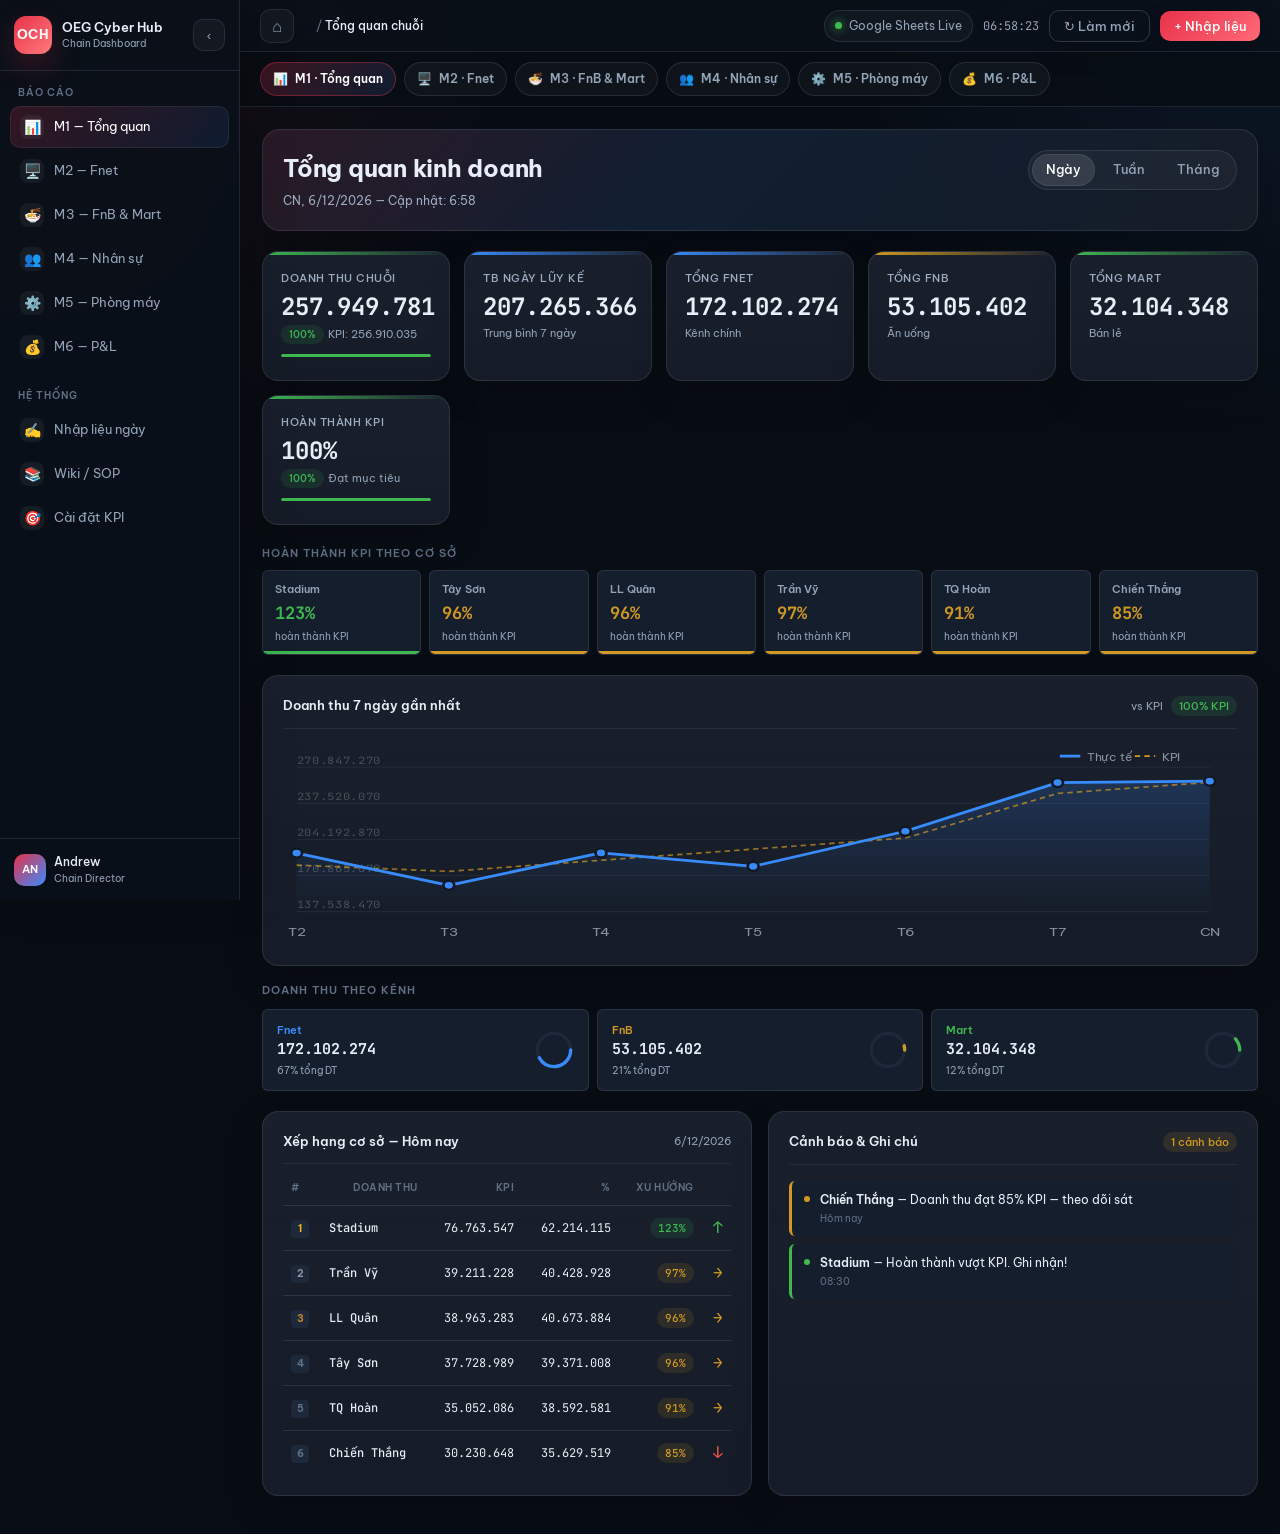
==== commit ec8e172a: "Add files via upload" ====
--- a/OEG_M1_Dashboard.html
+++ b/OEG_M1_Dashboard.html
@@ -1432,7 +1432,8 @@
   }
 };
 </script>
-  <script src="oeg-shell.js"></script>
+  <script src="oeg-shell.js" charset="UTF-8"></script>
 </body>
 </html>
 
+
--- a/oeg-design-system.css
+++ b/oeg-design-system.css
@@ -319,3 +319,84 @@
   .breadcrumb::before { display: none; }
   .oeg-live span:last-child { display: none; }
 }
+
+/* OEG v2 module polish */
+body:not(.oeg-home) .content {
+  max-width: 1480px;
+  margin: 0 auto;
+}
+body:not(.oeg-home) .page-header {
+  border: 1px solid var(--oeg-border);
+  border-radius: 18px;
+  padding: 20px;
+  margin-bottom: 20px !important;
+  background:
+    linear-gradient(135deg, rgba(232,50,74,.13), rgba(56,139,253,.07) 42%, rgba(255,255,255,.025)),
+    rgba(17,24,36,.88);
+  box-shadow: 0 18px 54px rgba(0,0,0,.22);
+}
+body:not(.oeg-home) .page-title {
+  font-size: 24px !important;
+  letter-spacing: -.01em;
+}
+body:not(.oeg-home) .page-meta {
+  color: #9dadc2 !important;
+  margin-top: 6px !important;
+}
+body:not(.oeg-home) .tab-row,
+body:not(.oeg-home) .branch-selector {
+  border-radius: 999px !important;
+  background: rgba(255,255,255,.04) !important;
+  border: 1px solid var(--oeg-border) !important;
+}
+body:not(.oeg-home) .tab,
+body:not(.oeg-home) .branch-chip {
+  border-radius: 999px !important;
+}
+body:not(.oeg-home) .tab.active,
+body:not(.oeg-home) .branch-chip.active {
+  background: rgba(255,255,255,.11) !important;
+  color: #fff !important;
+  box-shadow: inset 0 0 0 1px rgba(255,255,255,.08);
+}
+body:not(.oeg-home) .kpi-grid {
+  gap: 14px !important;
+}
+body:not(.oeg-home) .kpi-card {
+  min-height: 130px;
+  border-radius: 16px !important;
+  padding: 18px !important;
+}
+body:not(.oeg-home) .kpi-label {
+  color: #9dadc2 !important;
+}
+body:not(.oeg-home) .kpi-value {
+  font-size: 24px !important;
+}
+body:not(.oeg-home) .card {
+  border-radius: 16px !important;
+  padding: 20px !important;
+}
+body:not(.oeg-home) .card-header {
+  padding-bottom: 12px;
+  border-bottom: 1px solid rgba(148,163,184,.11);
+}
+body:not(.oeg-home) .btn {
+  border-radius: 10px !important;
+  box-shadow: 0 10px 24px rgba(0,0,0,.16);
+}
+body:not(.oeg-home) .btn-primary {
+  background: linear-gradient(135deg, var(--accent, #e8324a), #ff6978) !important;
+}
+body:not(.oeg-home) .metric-table tr:hover td {
+  background: rgba(255,255,255,.045) !important;
+}
+@media (max-width: 768px) {
+  body:not(.oeg-home) .page-header {
+    border-radius: 14px;
+    padding: 16px;
+  }
+  body:not(.oeg-home) .page-title {
+    font-size: 21px !important;
+  }
+}
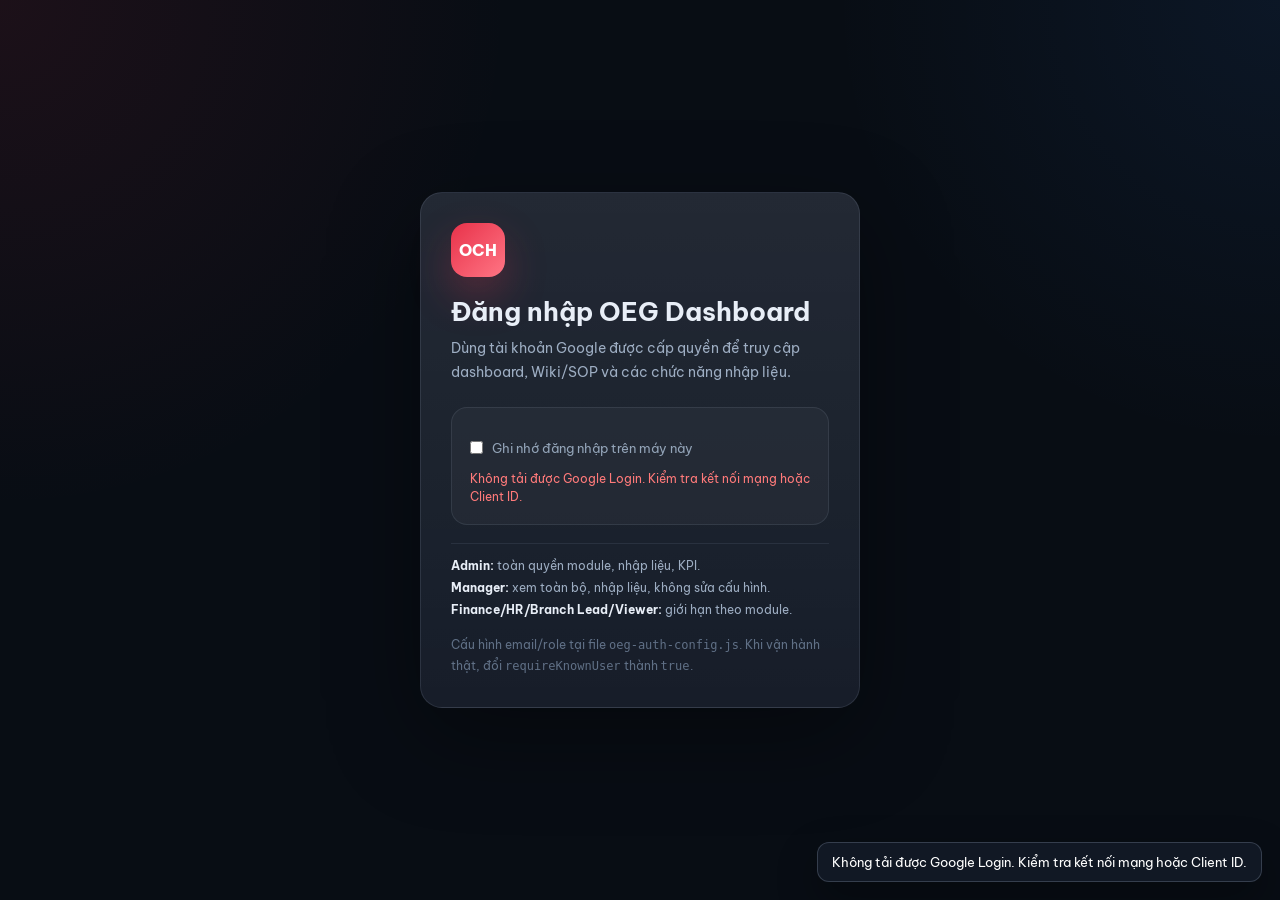
==== commit e1cfed6e: "Add files via upload" ====
--- a/OEG_M1_Dashboard.html
+++ b/OEG_M1_Dashboard.html
@@ -467,6 +467,9 @@
 }
 </style>
   <link rel="stylesheet" href="oeg-design-system.css"/>
+  <script src="oeg-api.js"></script>
+  <script src="oeg-auth-config.js" charset="UTF-8"></script>
+  <script src="oeg-auth.js" charset="UTF-8"></script>
 </head>
 <body>
 
@@ -494,7 +497,7 @@
     <div class="nav-section">
       <div class="nav-label">Hệ thống</div>
       <div class="nav-item" onclick="openForm()"><span class="dot"></span>Nhập liệu ngày</div>
-      <div class="nav-item"><span class="dot"></span>Wiki / SOP</div>
+      <a href="OEG_Wiki_SOP.html" class="nav-item" style="text-decoration:none;color:inherit;display:flex;align-items:center;gap:8px"><span class="dot"></span>Wiki / SOP</a>
       <div class="nav-item"><span class="dot"></span>Cài đặt KPI</div>
     </div>
   </nav>
--- a/oeg-design-system.css
+++ b/oeg-design-system.css
@@ -400,3 +400,118 @@
     font-size: 21px !important;
   }
 }
+
+
+/* OEG auth layer */
+.oeg-auth-chip {
+  display: inline-flex;
+  align-items: center;
+  gap: 8px;
+  max-width: 260px;
+  border: 1px solid var(--oeg-border);
+  border-radius: 999px;
+  background: rgba(255,255,255,.04);
+  color: var(--oeg-text);
+  padding: 6px 10px;
+  font-family: var(--oeg-font);
+  font-size: 12px;
+  cursor: pointer;
+}
+.oeg-auth-chip span {
+  max-width: 150px;
+  overflow: hidden;
+  text-overflow: ellipsis;
+  white-space: nowrap;
+}
+.oeg-auth-chip strong {
+  color: var(--oeg-green);
+  font-size: 10px;
+  letter-spacing: .7px;
+  text-transform: uppercase;
+}
+.oeg-hidden-by-role {
+  display: none !important;
+}
+.oeg-denied-link {
+  opacity: .38;
+  cursor: not-allowed !important;
+}
+.oeg-auth-screen {
+  min-height: 100vh;
+  display: grid;
+  place-items: center;
+  padding: 24px;
+  background: radial-gradient(circle at 20% 0%, rgba(232,50,74,.18), transparent 30rem), #070c13;
+  font-family: var(--oeg-font);
+}
+.oeg-auth-card {
+  width: min(100%, 460px);
+  border: 1px solid var(--oeg-border);
+  border-radius: 20px;
+  background: linear-gradient(180deg, rgba(255,255,255,.07), rgba(255,255,255,.025)), #111824;
+  box-shadow: 0 28px 90px rgba(0,0,0,.36);
+  padding: 28px;
+  color: var(--oeg-text);
+}
+.oeg-auth-mark {
+  width: 52px;
+  height: 52px;
+  border-radius: 16px;
+  display: grid;
+  place-items: center;
+  margin-bottom: 18px;
+  background: linear-gradient(135deg, #e8324a, #ff7584);
+  color: #fff;
+  font-weight: 800;
+}
+.oeg-auth-card h1 {
+  font-size: 24px;
+  margin-bottom: 10px;
+}
+.oeg-auth-card p {
+  color: #9dadc2;
+  line-height: 1.7;
+  font-size: 14px;
+}
+.oeg-auth-actions {
+  display: flex;
+  gap: 10px;
+  flex-wrap: wrap;
+  margin-top: 20px;
+}
+.oeg-auth-btn {
+  border: 1px solid var(--oeg-border);
+  border-radius: 10px;
+  background: rgba(255,255,255,.05);
+  color: var(--oeg-text);
+  padding: 9px 12px;
+  text-decoration: none;
+  cursor: pointer;
+  font: inherit;
+  font-size: 13px;
+}
+.oeg-auth-btn.primary {
+  background: linear-gradient(135deg, #e8324a, #ff7584);
+  border-color: transparent;
+}
+.oeg-auth-toast {
+  position: fixed;
+  right: 18px;
+  bottom: 18px;
+  z-index: 10000;
+  border: 1px solid var(--oeg-border-strong);
+  border-radius: 12px;
+  background: #111824;
+  color: #fff;
+  padding: 11px 14px;
+  box-shadow: 0 16px 42px rgba(0,0,0,.32);
+  font-family: var(--oeg-font);
+  font-size: 13px;
+  opacity: 0;
+  transform: translateY(8px);
+  transition: .18s;
+}
+.oeg-auth-toast.show {
+  opacity: 1;
+  transform: none;
+}
